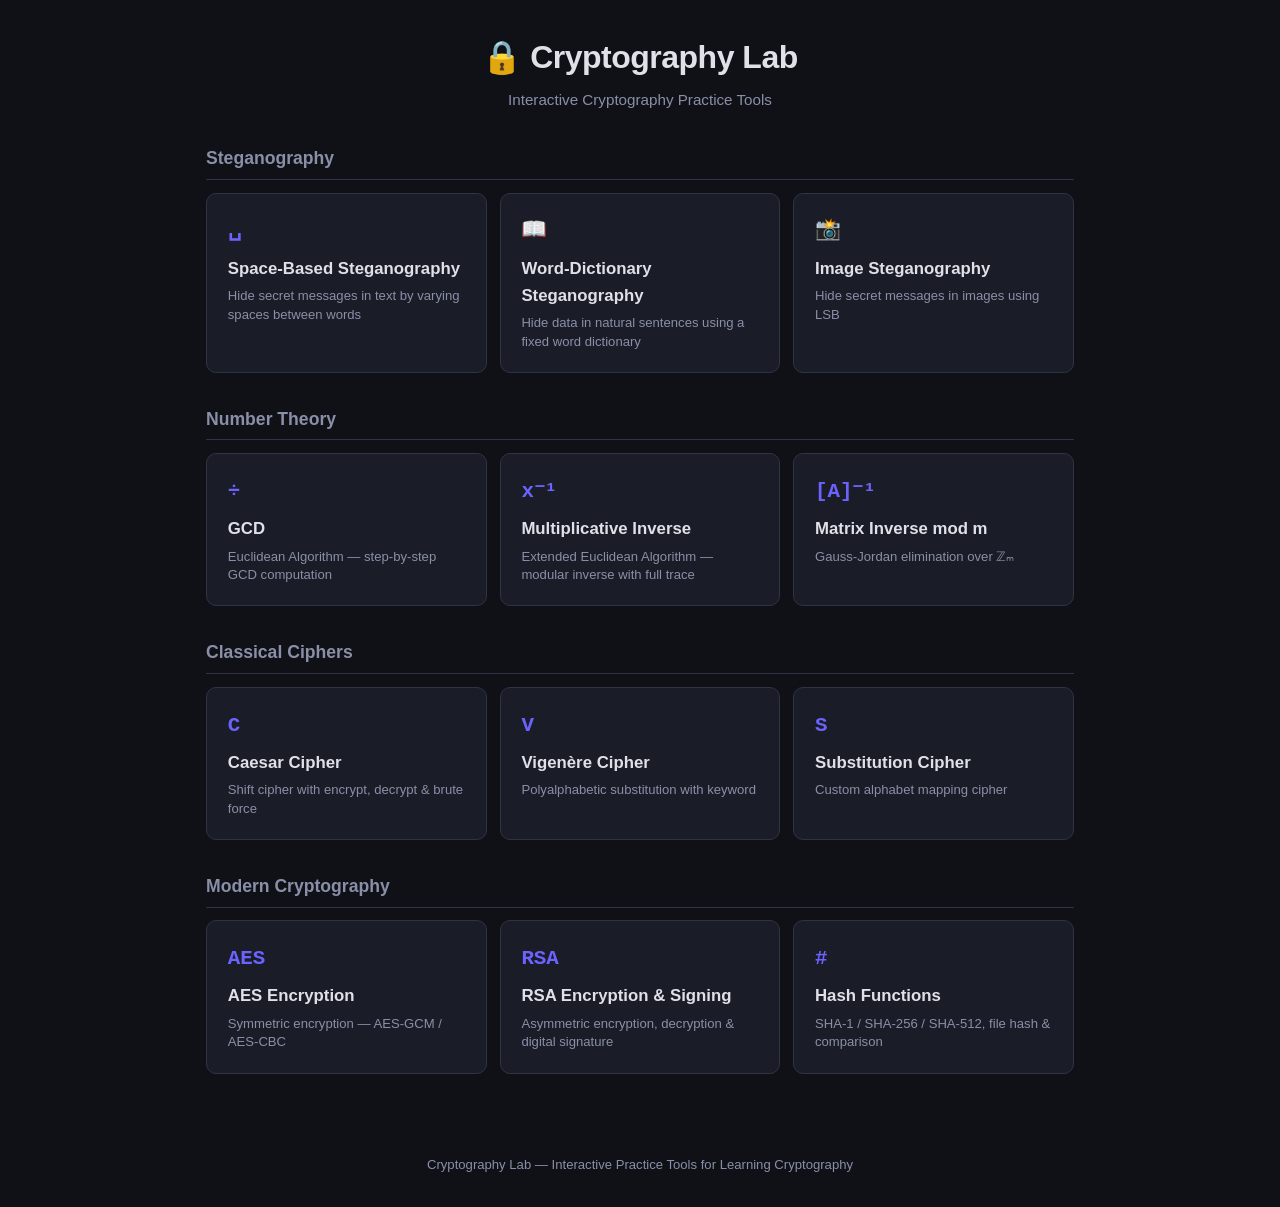
==== tool.html @ 2bc370bc "Initial commit" ====
<!DOCTYPE html>
<html lang="en">
<head>
    <meta charset="UTF-8">
    <meta name="viewport" content="width=device-width, initial-scale=1.0">
    <title>Cryptography Lab</title>
    <link rel="stylesheet" href="css/style.css">
</head>
<body>
    <header>
        <h1><a href="index.html">&#128274; Cryptography Lab</a></h1>
    </header>
    <nav class="breadcrumb" id="breadcrumb"></nav>

    <main>
        <div id="tool-content"></div>
        <div id="tool-nav"></div>
    </main>

    <footer>
        <p>Cryptography Lab &mdash; Interactive Practice Tools for Learning Cryptography</p>
    </footer>

    <script src="js/tools-config.js"></script>
    <script src="js/main.js"></script>
    <script src="js/template.js"></script>
    <script>
        var toolId = new URLSearchParams(window.location.search).get('id');
        if (toolId) loadTool(toolId);
        else window.location.href = 'index.html';
    </script>
</body>
</html>
---- css/style.css ----
/* ===== Reset & Base ===== */
*, *::before, *::after { box-sizing: border-box; margin: 0; padding: 0; }

:root {
    --bg: #0f1117;
    --surface: #1a1d27;
    --surface2: #232734;
    --border: #2e3345;
    --text: #e0e0e8;
    --text-dim: #8a8fa8;
    --accent: #6c63ff;
    --accent-hover: #5a52e0;
    --green: #4caf50;
    --red: #ef5350;
    --orange: #ff9800;
    --radius: 10px;
    --font-mono: 'Courier New', Consolas, monospace;
}

body {
    font-family: -apple-system, BlinkMacSystemFont, 'Segoe UI', Roboto, sans-serif;
    background: var(--bg);
    color: var(--text);
    line-height: 1.6;
    min-height: 100vh;
}

/* ===== Header ===== */
header {
    text-align: center;
    padding: 2rem 1rem 1rem;
}

header h1 {
    font-size: 2rem;
    font-weight: 700;
    letter-spacing: -0.5px;
}

header h1 a {
    color: inherit;
    text-decoration: none;
}

header h1 a:hover {
    color: var(--accent);
}

header .subtitle {
    color: var(--text-dim);
    font-size: 0.95rem;
    margin-top: 0.3rem;
}

/* ===== Breadcrumb nav ===== */
.breadcrumb {
    max-width: 900px;
    margin: 0 auto;
    padding: 0 1rem;
    font-size: 0.85rem;
}

.breadcrumb a {
    color: var(--accent);
    text-decoration: none;
}

.breadcrumb a:hover {
    text-decoration: underline;
}

.breadcrumb span {
    color: var(--text-dim);
}

/* ===== Landing page cards ===== */
.card-grid {
    margin-bottom: 2rem;
}

.section-title {
    font-size: 1.1rem;
    color: var(--text-dim);
    margin-bottom: 0.8rem;
    padding-bottom: 0.4rem;
    border-bottom: 1px solid var(--border);
}

.cards {
    display: grid;
    grid-template-columns: repeat(auto-fill, minmax(250px, 1fr));
    gap: 0.8rem;
}

.nav-card {
    display: block;
    background: var(--surface);
    border: 1px solid var(--border);
    border-radius: var(--radius);
    padding: 1.3rem;
    text-decoration: none;
    color: var(--text);
    transition: border-color 0.2s, transform 0.15s;
}

.nav-card:hover {
    border-color: var(--accent);
    transform: translateY(-2px);
}

.nav-card-icon {
    display: inline-block;
    font-family: var(--font-mono);
    font-size: 1.3rem;
    font-weight: 700;
    color: var(--accent);
    margin-bottom: 0.5rem;
}

.nav-card h3 {
    font-size: 1.05rem;
    margin-bottom: 0.3rem;
}

.nav-card p {
    font-size: 0.82rem;
    color: var(--text-dim);
    line-height: 1.4;
}

/* ===== Main ===== */
main {
    max-width: 900px;
    margin: 0 auto;
    padding: 1rem;
}

/* ===== Tool Card ===== */
.tool-card {
    background: var(--surface);
    border: 1px solid var(--border);
    border-radius: var(--radius);
    padding: 1.5rem;
    margin-bottom: 1.2rem;
}

.tool-card h2 {
    font-size: 1.25rem;
    margin-bottom: 0.4rem;
}

.tool-card .description {
    color: var(--text-dim);
    font-size: 0.88rem;
    margin-bottom: 1rem;
}

/* ===== Inputs ===== */
.input-row {
    display: flex;
    gap: 0.8rem;
    align-items: flex-end;
    margin-bottom: 0.8rem;
    flex-wrap: wrap;
}

.input-group {
    display: flex;
    flex-direction: column;
    gap: 0.3rem;
}

.input-group.flex-grow {
    flex: 1;
    min-width: 200px;
}

label {
    font-size: 0.82rem;
    color: var(--text-dim);
    font-weight: 500;
}

input[type="text"],
input[type="number"],
textarea,
select {
    background: var(--bg);
    color: var(--text);
    border: 1px solid var(--border);
    border-radius: 6px;
    padding: 0.55rem 0.75rem;
    font-size: 0.9rem;
    font-family: var(--font-mono);
    outline: none;
    transition: border-color 0.2s;
    width: 100%;
}

input:focus, textarea:focus, select:focus {
    border-color: var(--accent);
}

textarea {
    resize: vertical;
}

/* ===== Buttons ===== */
.btn-row {
    display: flex;
    gap: 0.5rem;
    margin-bottom: 0.8rem;
    flex-wrap: wrap;
    align-items: center;
}

.btn {
    background: var(--accent);
    color: #fff;
    border: none;
    padding: 0.55rem 1.2rem;
    border-radius: 6px;
    cursor: pointer;
    font-size: 0.88rem;
    font-weight: 500;
    transition: background 0.2s;
    white-space: nowrap;
}

.btn:hover { background: var(--accent-hover); }

.btn-secondary {
    background: var(--surface2);
    border: 1px solid var(--border);
}

.btn-secondary:hover {
    background: var(--border);
}

.btn-accent {
    background: var(--orange);
}

.btn-accent:hover {
    background: #e68a00;
}

.btn-copy {
    background: none;
    border: none;
    cursor: pointer;
    font-size: 1rem;
    padding: 0.2rem 0.4rem;
    border-radius: 4px;
    transition: background 0.2s;
}

.btn-copy:hover {
    background: var(--surface2);
}

/* ===== Output ===== */
.output-area {
    background: var(--bg);
    border: 1px solid var(--border);
    border-radius: 6px;
    padding: 1rem;
    font-family: var(--font-mono);
    font-size: 0.88rem;
    line-height: 1.7;
    white-space: pre-wrap;
    word-break: break-all;
    min-height: 2.5rem;
    margin-top: 0.6rem;
}

.output-area:empty { display: none; }

.output-area .result { color: var(--green); font-weight: 700; margin-top: 0.5rem; }
.output-area .error { color: var(--red); font-weight: 600; }
.output-area .highlight { color: var(--accent); font-weight: 600; }

/* ===== Hash Results ===== */
.hash-results { margin-top: 0.8rem; }

.hash-row {
    display: flex;
    align-items: center;
    gap: 0.8rem;
    padding: 0.6rem 0;
    border-bottom: 1px solid var(--border);
}

.hash-row:last-child { border-bottom: none; }

.hash-label {
    font-size: 0.82rem;
    font-weight: 600;
    color: var(--accent);
    min-width: 65px;
}

.hash-value {
    font-family: var(--font-mono);
    font-size: 0.82rem;
    color: var(--text);
    word-break: break-all;
    flex: 1;
}

/* ===== Drop Zone ===== */
.drop-zone {
    border: 2px dashed var(--border);
    border-radius: var(--radius);
    padding: 2rem;
    text-align: center;
    color: var(--text-dim);
    cursor: pointer;
    transition: border-color 0.2s, background 0.2s;
    margin-bottom: 0.8rem;
}

.drop-zone:hover, .drop-zone.dragover {
    border-color: var(--accent);
    background: rgba(108, 99, 255, 0.05);
}

/* ===== Step Table ===== */
.step-table {
    width: 100%;
    border-collapse: collapse;
    margin: 0.5rem 0;
    font-family: var(--font-mono);
    font-size: 0.85rem;
}

.step-table th {
    background: var(--surface2);
    color: var(--accent);
    padding: 0.4rem 0.6rem;
    text-align: center;
    border: 1px solid var(--border);
    font-weight: 600;
}

.step-table td {
    padding: 0.35rem 0.6rem;
    text-align: center;
    border: 1px solid var(--border);
    word-break: break-all;
    max-width: 300px;
}

.step-table tr:nth-child(even) {
    background: rgba(255,255,255,0.02);
}

/* ===== Matrix Grid ===== */
.matrix-grid {
    display: inline-grid;
    gap: 4px;
    margin-top: 0.3rem;
}

.matrix-grid input {
    width: 60px;
    text-align: center;
    padding: 0.4rem;
    font-family: var(--font-mono);
    font-size: 0.9rem;
    background: var(--bg);
    color: var(--text);
    border: 1px solid var(--border);
    border-radius: 4px;
}

.matrix-grid input:focus {
    border-color: var(--accent);
    outline: none;
}

.matrix-display {
    display: inline-grid;
    gap: 2px;
    margin: 0.5rem 0;
    padding: 0.5rem;
    border-left: 3px solid var(--accent);
    border-right: 3px solid var(--accent);
    border-radius: 2px;
}

.matrix-display span {
    text-align: center;
    padding: 0.25rem 0.5rem;
    font-family: var(--font-mono);
    font-size: 0.88rem;
}

/* ===== Canvas preview (stego) ===== */
.canvas-row {
    display: flex;
    gap: 1rem;
    margin: 1rem 0;
    flex-wrap: wrap;
}

.canvas-box {
    flex: 1;
    min-width: 200px;
}

.canvas-box label {
    display: block;
    margin-bottom: 0.4rem;
    font-weight: 600;
    color: var(--accent);
}

.canvas-box canvas {
    max-width: 100%;
    border: 1px solid var(--border);
    border-radius: 6px;
    background: #000;
}

/* ===== LSB bit cells ===== */
.bit-grid {
    display: grid;
    grid-template-columns: repeat(9, auto);
    gap: 2px;
    margin: 0.5rem 0;
    font-family: var(--font-mono);
    font-size: 0.82rem;
}

.bit-cell {
    padding: 0.3rem 0.4rem;
    text-align: center;
    border: 1px solid var(--border);
    border-radius: 3px;
}

.bit-cell.lsb {
    font-weight: 700;
}

.bit-cell.lsb-changed {
    color: var(--red);
    font-weight: 700;
}

.bit-cell.lsb-same {
    color: var(--green);
    font-weight: 700;
}

/* ===== Match indicator ===== */
.match { color: var(--green); font-weight: 700; }
.no-match { color: var(--red); font-weight: 700; }

/* ===== Tool Navigation (prev/next) ===== */
.tool-nav {
    display: flex;
    justify-content: space-between;
    align-items: center;
    margin-top: 1.5rem;
    padding: 1rem 0;
    border-top: 1px solid var(--border);
    gap: 0.5rem;
}

.tool-nav-link {
    color: var(--accent);
    text-decoration: none;
    font-size: 0.88rem;
    padding: 0.4rem 0.8rem;
    border: 1px solid var(--border);
    border-radius: 6px;
    transition: background 0.2s, border-color 0.2s;
    white-space: nowrap;
}

.tool-nav-link:hover {
    background: var(--surface);
    border-color: var(--accent);
}

.tool-nav-home {
    color: var(--text-dim);
    text-decoration: none;
    font-size: 0.82rem;
}

.tool-nav-home:hover {
    color: var(--accent);
}

/* ===== Footer ===== */
footer {
    text-align: center;
    padding: 2rem 1rem;
    color: var(--text-dim);
    font-size: 0.82rem;
}

/* ===== Responsive ===== */
@media (max-width: 600px) {
    header h1 { font-size: 1.4rem; }
    .cards { grid-template-columns: 1fr; }
    .tool-card { padding: 1rem; }
    .input-row { flex-direction: column; }
}
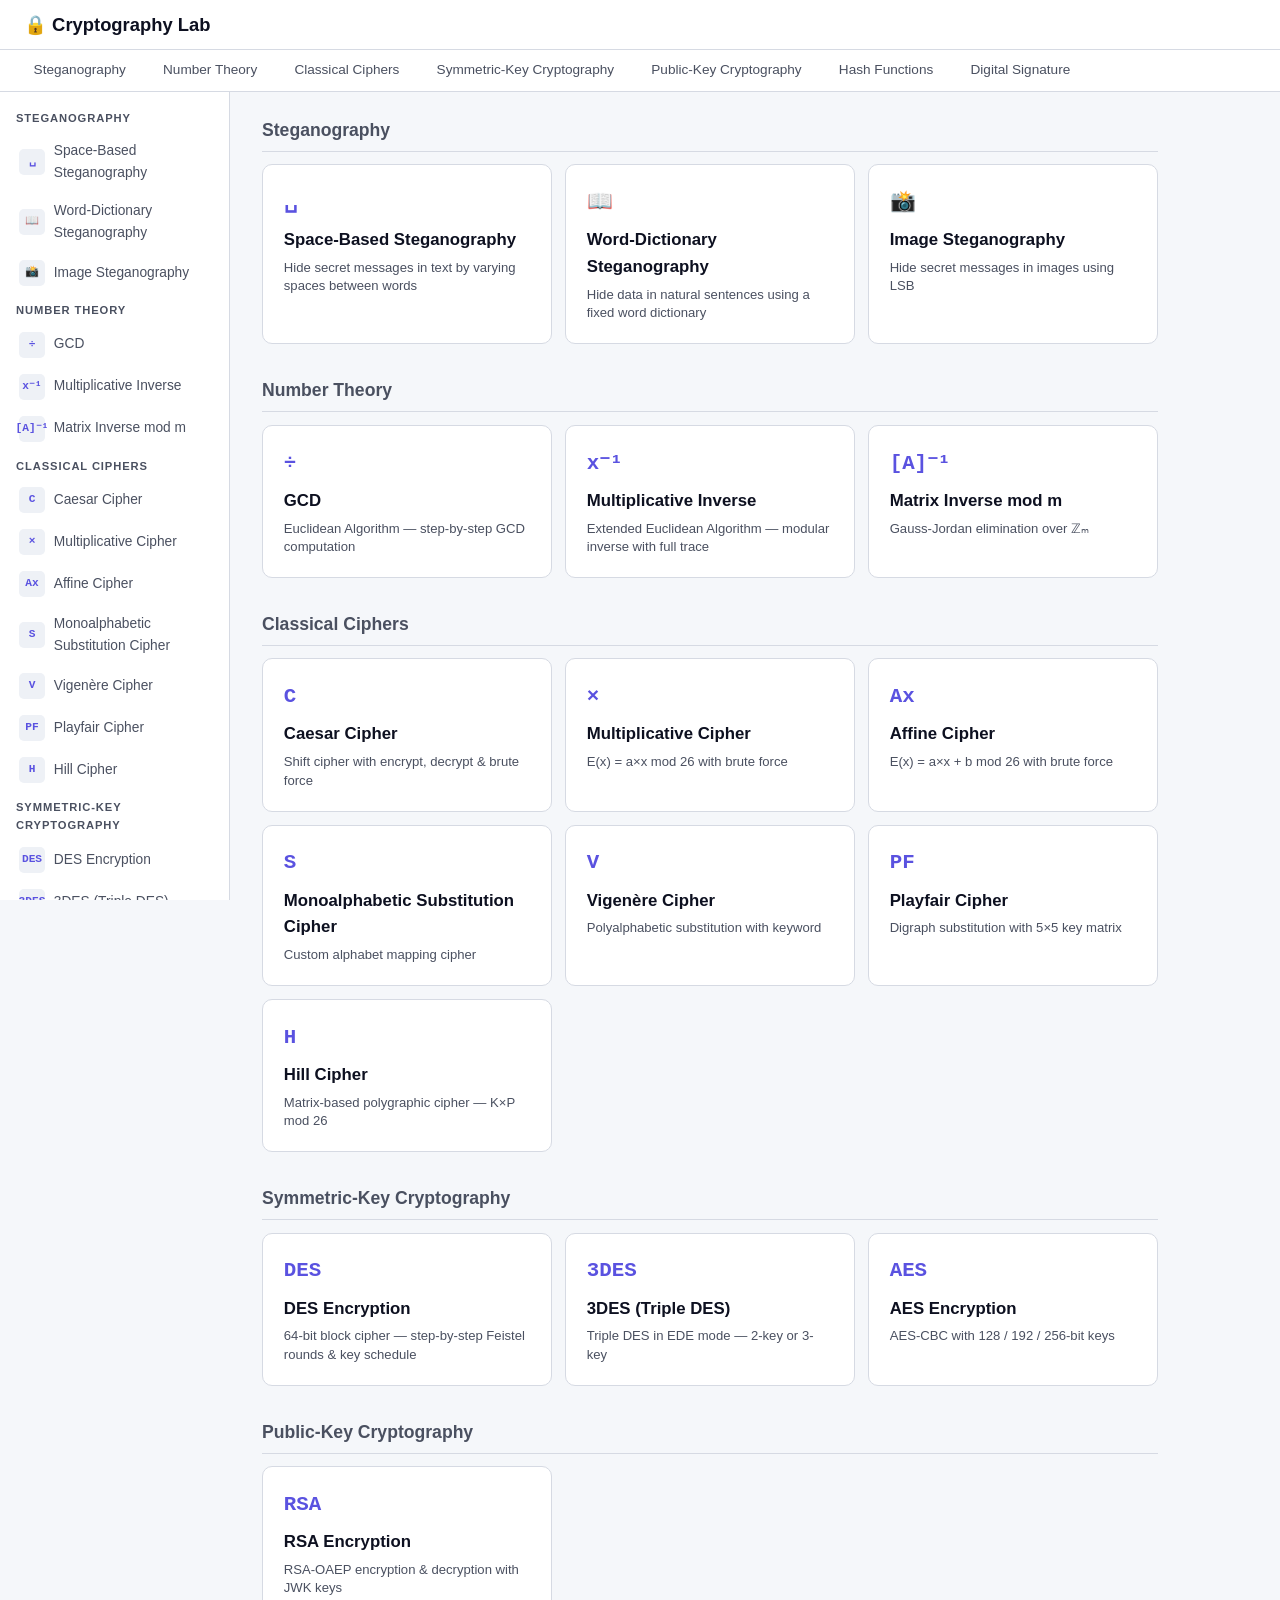
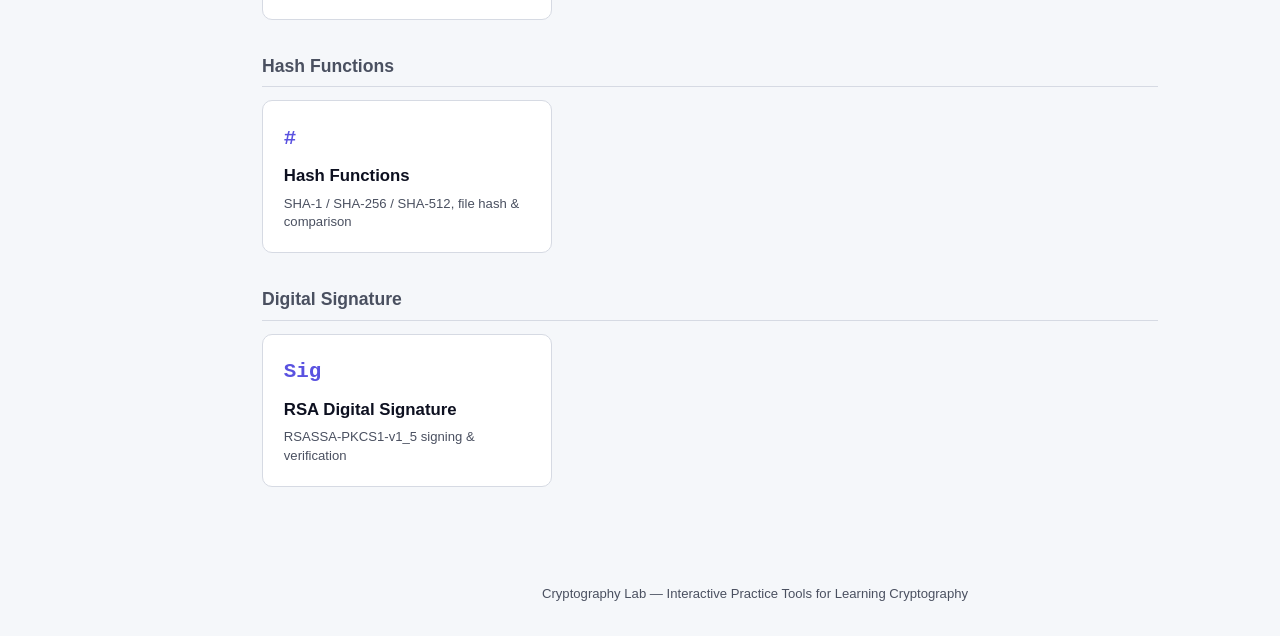
==== commit 67761cb4: "Update homepage contents" ====
--- a/tool.html
+++ b/tool.html
@@ -2,32 +2,11 @@
 <html lang="en">
 <head>
     <meta charset="UTF-8">
-    <meta name="viewport" content="width=device-width, initial-scale=1.0">
-    <title>Cryptography Lab</title>
-    <link rel="stylesheet" href="css/style.css">
+    <title>Redirecting...</title>
+    <script>
+        var id = new URLSearchParams(window.location.search).get('id');
+        window.location.replace('index.html' + (id ? '?id=' + id : ''));
+    </script>
 </head>
-<body>
-    <header>
-        <h1><a href="index.html">&#128274; Cryptography Lab</a></h1>
-    </header>
-    <nav class="breadcrumb" id="breadcrumb"></nav>
-
-    <main>
-        <div id="tool-content"></div>
-        <div id="tool-nav"></div>
-    </main>
-
-    <footer>
-        <p>Cryptography Lab &mdash; Interactive Practice Tools for Learning Cryptography</p>
-    </footer>
-
-    <script src="js/tools-config.js"></script>
-    <script src="js/main.js"></script>
-    <script src="js/template.js"></script>
-    <script>
-        var toolId = new URLSearchParams(window.location.search).get('id');
-        if (toolId) loadTool(toolId);
-        else window.location.href = 'index.html';
-    </script>
-</body>
+<body></body>
 </html>
